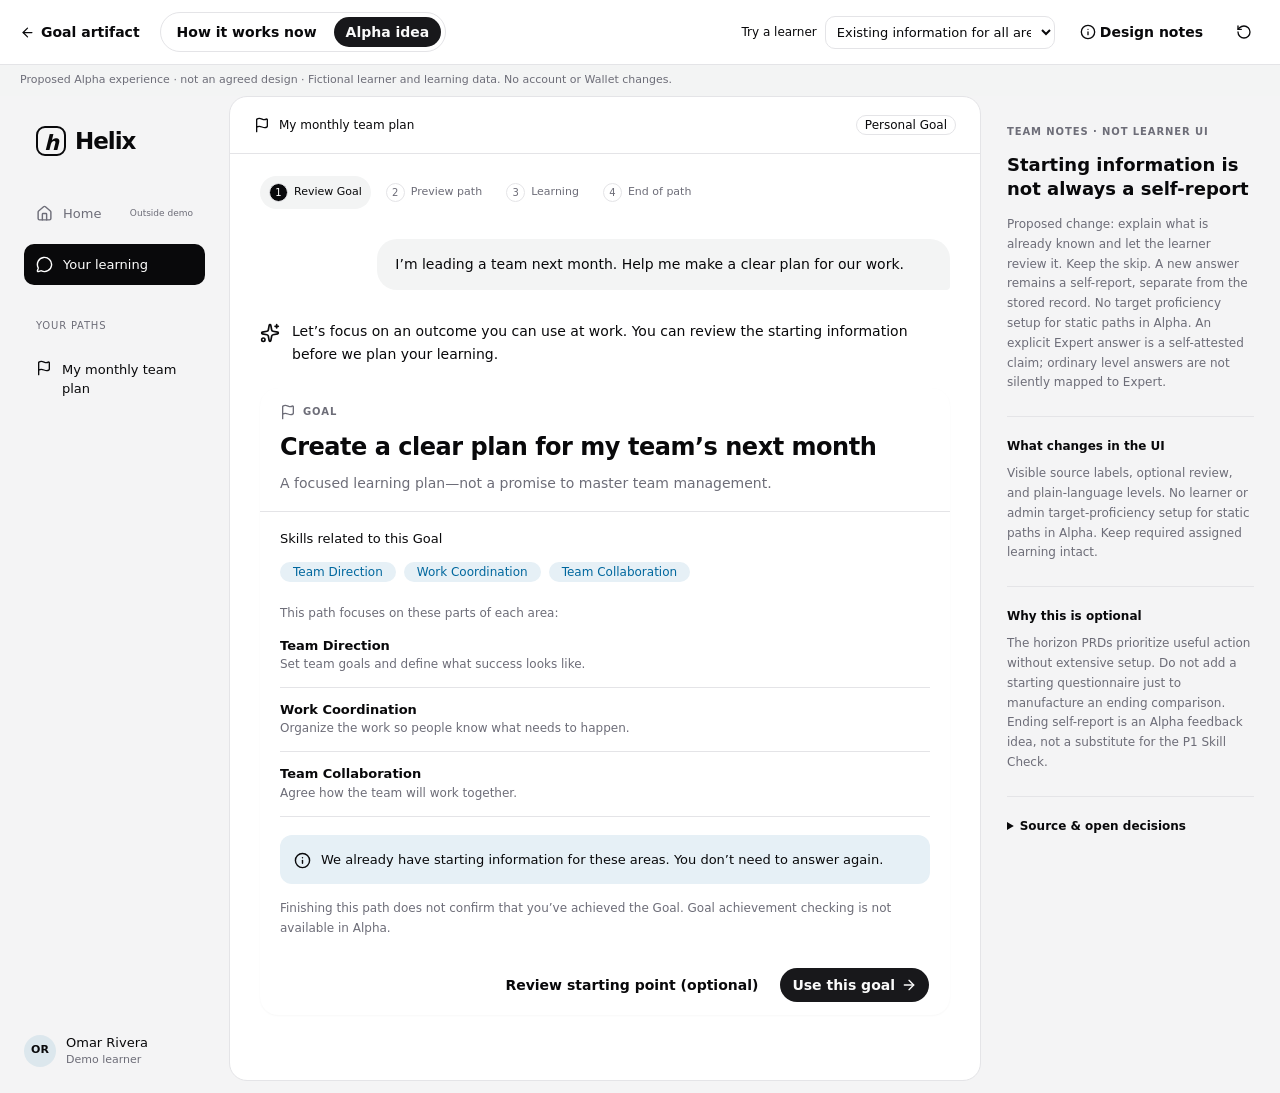
==== companion.html @ a940acd2 "Clarify optional footing and add Helix Alpha companion" ====
<!doctype html>
<html lang="en"><head><meta charset="utf-8"><meta name="viewport" content="width=device-width,initial-scale=1"><title>Goals in Helix — companion experience</title><meta name="description" content="A fixture-backed Helix companion: current Goal review and an Alpha reflection idea."><link rel="stylesheet" href="./companion.css"></head><body><div id="root"></div><noscript>This interactive companion needs JavaScript. <a href="./index.html">Read the Goal artifact</a>.</noscript><script defer src="./companion.js"></script></body></html>
---- companion.css ----
/*! tailwindcss v4.2.2 | MIT License | https://tailwindcss.com */
@layer properties{@supports (((-webkit-hyphens:none)) and (not (margin-trim:inline))) or ((-moz-orient:inline) and (not (color:rgb(from red r g b)))){*,:before,:after,::backdrop{--tw-divide-y-reverse:0;--tw-border-style:solid;--tw-leading:initial;--tw-font-weight:initial;--tw-shadow:0 0 #0000;--tw-shadow-color:initial;--tw-shadow-alpha:100%;--tw-inset-shadow:0 0 #0000;--tw-inset-shadow-color:initial;--tw-inset-shadow-alpha:100%;--tw-ring-color:initial;--tw-ring-shadow:0 0 #0000;--tw-inset-ring-color:initial;--tw-inset-ring-shadow:0 0 #0000;--tw-ring-inset:initial;--tw-ring-offset-width:0px;--tw-ring-offset-color:#fff;--tw-ring-offset-shadow:0 0 #0000;--tw-outline-style:solid;--tw-content:"";--tw-backdrop-blur:initial;--tw-backdrop-brightness:initial;--tw-backdrop-contrast:initial;--tw-backdrop-grayscale:initial;--tw-backdrop-hue-rotate:initial;--tw-backdrop-invert:initial;--tw-backdrop-opacity:initial;--tw-backdrop-saturate:initial;--tw-backdrop-sepia:initial;--tw-translate-x:0;--tw-translate-y:0;--tw-translate-z:0}}}@layer theme{:root,:host{--font-sans:"Geist", ui-sans-serif, system-ui, sans-serif;--font-mono:"Geist Mono", ui-monospace, sfmono-regular, menlo, monospace;--color-green-100:oklch(96.2% .044 156.743);--spacing:.25rem;--container-sm:24rem;--text-xs:.75rem;--text-xs--line-height:calc(1 / .75);--text-sm:.875rem;--text-sm--line-height:calc(1.25 / .875);--font-weight-normal:400;--font-weight-medium:500;--font-weight-semibold:600;--font-weight-bold:700;--leading-relaxed:1.625;--radius-3xl:calc(var(--radius) * 2.2);--radius-4xl:calc(var(--radius) * 2.6);--animate-spin:spin 1s linear infinite;--blur-2xl:40px;--default-transition-duration:.15s;--default-transition-timing-function:cubic-bezier(.4, 0, .2, 1);--default-font-family:"Geist", ui-sans-serif, system-ui, sans-serif;--default-mono-font-family:"Geist Mono", ui-monospace, sfmono-regular, menlo, monospace;--radius-button:var(--radius-4xl);--radius-input:var(--radius-4xl);--radius-popover:var(--radius-3xl);--radius-select-menu:var(--radius-3xl);--radius-toggle-group-joined:var(--radius-4xl)}}@layer base{*,:after,:before,::backdrop{box-sizing:border-box;border:0 solid;margin:0;padding:0}::file-selector-button{box-sizing:border-box;border:0 solid;margin:0;padding:0}html,:host{-webkit-text-size-adjust:100%;tab-size:4;line-height:1.5;font-family:var(--default-font-family,ui-sans-serif, system-ui, sans-serif, "Apple Color Emoji", "Segoe UI Emoji", "Segoe UI Symbol", "Noto Color Emoji");font-feature-settings:var(--default-font-feature-settings,normal);font-variation-settings:var(--default-font-variation-settings,normal);-webkit-tap-highlight-color:transparent}hr{height:0;color:inherit;border-top-width:1px}abbr:where([title]){-webkit-text-decoration:underline dotted;text-decoration:underline dotted}h1,h2,h3,h4,h5,h6{font-size:inherit;font-weight:inherit}a{color:inherit;-webkit-text-decoration:inherit;-webkit-text-decoration:inherit;-webkit-text-decoration:inherit;text-decoration:inherit}b,strong{font-weight:bolder}code,kbd,samp,pre{font-family:var(--default-mono-font-family,ui-monospace, SFMono-Regular, Menlo, Monaco, Consolas, "Liberation Mono", "Courier New", monospace);font-feature-settings:var(--default-mono-font-feature-settings,normal);font-variation-settings:var(--default-mono-font-variation-settings,normal);font-size:1em}small{font-size:80%}sub,sup{vertical-align:baseline;font-size:75%;line-height:0;position:relative}sub{bottom:-.25em}sup{top:-.5em}table{text-indent:0;border-color:inherit;border-collapse:collapse}:-moz-focusring{outline:auto}progress{vertical-align:baseline}summary{display:list-item}ol,ul,menu{list-style:none}img,svg,video,canvas,audio,iframe,embed,object{vertical-align:middle;display:block}img,video{max-width:100%;height:auto}button,input,select,optgroup,textarea{font:inherit;font-feature-settings:inherit;font-variation-settings:inherit;letter-spacing:inherit;color:inherit;opacity:1;background-color:#0000;border-radius:0}::file-selector-button{font:inherit;font-feature-settings:inherit;font-variation-settings:inherit;letter-spacing:inherit;color:inherit;opacity:1;background-color:#0000;border-radius:0}:where(select:is([multiple],[size])) optgroup{font-weight:bolder}:where(select:is([multiple],[size])) optgroup option{padding-inline-start:20px}::file-selector-button{margin-inline-end:4px}::placeholder{opacity:1}@supports (not ((-webkit-appearance:-apple-pay-button))) or (contain-intrinsic-size:1px){::placeholder{color:currentColor}@supports (color:color-mix(in lab, red, red)){::placeholder{color:color-mix(in oklab, currentcolor 50%, transparent)}}}textarea{resize:vertical}::-webkit-search-decoration{-webkit-appearance:none}::-webkit-date-and-time-value{min-height:1lh;text-align:inherit}::-webkit-datetime-edit{display:inline-flex}::-webkit-datetime-edit-fields-wrapper{padding:0}::-webkit-datetime-edit{padding-block:0}::-webkit-datetime-edit-year-field{padding-block:0}::-webkit-datetime-edit-month-field{padding-block:0}::-webkit-datetime-edit-day-field{padding-block:0}::-webkit-datetime-edit-hour-field{padding-block:0}::-webkit-datetime-edit-minute-field{padding-block:0}::-webkit-datetime-edit-second-field{padding-block:0}::-webkit-datetime-edit-millisecond-field{padding-block:0}::-webkit-datetime-edit-meridiem-field{padding-block:0}::-webkit-calendar-picker-indicator{line-height:1}:-moz-ui-invalid{box-shadow:none}button,input:where([type=button],[type=reset],[type=submit]){appearance:button}::file-selector-button{appearance:button}::-webkit-inner-spin-button{height:auto}::-webkit-outer-spin-button{height:auto}[hidden]:where(:not([hidden=until-found])){display:none!important}*{border-color:var(--border)}body{background:var(--muted);color:var(--foreground);font-family:var(--font-sans);-webkit-font-smoothing:antialiased;margin:0;font-size:14px}button,a,summary,select{cursor:pointer}button:disabled{cursor:default}a{text-underline-offset:3px}}@layer components{.type-display-xl{font-size:clamp(3.25rem, calc(3.25rem + 2.25 * var(--type-fluid)), 5.5rem);line-height:clamp(3.375rem, calc(3.375rem + 2.375 * var(--type-fluid)), 5.75rem);font-weight:var(--font-weight-bold)}.type-display-lg{font-size:clamp(3rem, calc(3rem + 1.75* var(--type-fluid)), 4.75rem);line-height:clamp(3.125rem, calc(3.125rem + 1.875 * var(--type-fluid)), 5rem);font-weight:var(--font-weight-bold)}.type-display-md{font-size:clamp(2.75rem, calc(2.75rem + 1.25 * var(--type-fluid)), 4rem);line-height:clamp(2.875rem, calc(2.875rem + 1.375 * var(--type-fluid)), 4.25rem);font-weight:var(--font-weight-bold)}.type-display-sm{font-size:clamp(2.25rem, calc(2.25rem + .75 * var(--type-fluid)), 3rem);line-height:clamp(2.5rem, calc(2.5rem + .75 * var(--type-fluid)), 3.25rem);font-weight:var(--font-weight-bold)}.type-display-xs{font-size:clamp(2rem, calc(2rem + .25 * var(--type-fluid)), 2.25rem);line-height:clamp(2.5rem, calc(2.5rem + .25 * var(--type-fluid)), 2.75rem);font-weight:var(--font-weight-bold)}.type-title-lg{font-size:clamp(1.75rem, calc(1.75rem + .125 * var(--type-fluid)), 1.875rem);line-height:clamp(2.125rem, calc(2.125rem + .125 * var(--type-fluid)), 2.25rem);font-weight:var(--font-weight-bold)}.type-title-md{font-size:1.5rem;line-height:2rem;font-weight:var(--font-weight-bold)}.type-title-sm{font-size:1.25rem;line-height:1.75rem;font-weight:var(--font-weight-bold)}.type-subtitle-md{font-size:1rem;line-height:1.5rem;font-weight:var(--font-weight-semibold)}.type-subtitle-sm{font-size:.875rem;line-height:1.25rem;font-weight:var(--font-weight-semibold)}.type-body-lg{font-size:1.25rem;line-height:2rem;font-weight:var(--font-weight-normal)}.type-body-md{font-size:1rem;line-height:1.5rem;font-weight:var(--font-weight-normal)}.type-body-sm{font-size:.875rem;line-height:1.25rem;font-weight:var(--font-weight-normal)}.type-body-xs{font-size:.75rem;line-height:1rem;font-weight:var(--font-weight-normal)}.type-code{font-family:var(--font-mono);font-size:.875rem;line-height:1.25rem;font-weight:var(--font-weight-normal)}}@layer utilities{.pointer-events-none{pointer-events:none}.invisible{visibility:hidden}.visible{visibility:visible}.sr-only{clip-path:inset(50%);white-space:nowrap;border-width:0;width:1px;height:1px;margin:-1px;padding:0;position:absolute;overflow:hidden}.absolute{position:absolute}.fixed{position:fixed}.relative{position:relative}.static{position:static}.inset-0{inset:calc(var(--spacing) * 0)}.start{inset-inline-start:var(--spacing)}.end{inset-inline-end:var(--spacing)}.container{width:100%}@media (min-width:40rem){.container{max-width:40rem}}@media (min-width:48rem){.container{max-width:48rem}}@media (min-width:64rem){.container{max-width:64rem}}@media (min-width:80rem){.container{max-width:80rem}}@media (min-width:96rem){.container{max-width:96rem}}.mbs-1{margin-block-start:calc(var(--spacing) * 1)}.mbs-4{margin-block-start:calc(var(--spacing) * 4)}.block{display:block}.flex{display:flex}.grid{display:grid}.inline{display:inline}.inline-flex{display:inline-flex}.table{display:table}.size-2\.5{width:calc(var(--spacing) * 2.5);height:calc(var(--spacing) * 2.5)}.size-3{width:calc(var(--spacing) * 3);height:calc(var(--spacing) * 3)}.size-4{width:calc(var(--spacing) * 4);height:calc(var(--spacing) * 4)}.h-4{height:calc(var(--spacing) * 4)}.h-auto{height:auto}.w-4{width:calc(var(--spacing) * 4)}.shrink-0{flex-shrink:0}.animate-none\!{animation:none!important}.animate-spin{animation:var(--animate-spin)}.cursor-pointer{cursor:pointer}.grid-cols-3{grid-template-columns:repeat(3,minmax(0,1fr))}.flex-wrap{flex-wrap:wrap}.items-center{align-items:center}.justify-between{justify-content:space-between}.justify-center{justify-content:center}.justify-end{justify-content:flex-end}.gap-1{gap:calc(var(--spacing) * 1)}.gap-1\.5{gap:calc(var(--spacing) * 1.5)}.gap-2{gap:calc(var(--spacing) * 2)}.gap-3{gap:calc(var(--spacing) * 3)}.gap-5{gap:calc(var(--spacing) * 5)}:where(.divide-y>:not(:last-child)){--tw-divide-y-reverse:0;border-bottom-style:var(--tw-border-style);border-top-style:var(--tw-border-style);border-top-width:calc(1px * var(--tw-divide-y-reverse));border-bottom-width:calc(1px * calc(1 - var(--tw-divide-y-reverse)))}.overflow-hidden{overflow:hidden}.rounded{border-radius:.25rem}.rounded-2xl{border-radius:calc(var(--radius) * 1.8)}.rounded-3xl{border-radius:calc(var(--radius) * 2.2)}.rounded-button{border-radius:var(--radius-button)}.rounded-input{border-radius:var(--radius-input)}.rounded-none{border-radius:0}.rounded-popover{border-radius:var(--radius-popover)}.rounded-select-menu{border-radius:var(--radius-select-menu)}.rounded-s-none{border-start-start-radius:0;border-end-start-radius:0}.rounded-s-toggle-group-joined{border-start-start-radius:var(--radius-toggle-group-joined);border-end-start-radius:var(--radius-toggle-group-joined)}.border{border-style:var(--tw-border-style);border-width:1px}.border-bs{border-block-start-style:var(--tw-border-style);border-block-start-width:1px}.border-be{border-block-end-style:var(--tw-border-style);border-block-end-width:1px}.border-t-0{border-top-style:var(--tw-border-style);border-top-width:0}.border-border{border-color:var(--border)}.border-ring{border-color:var(--ring)}.border-transparent{border-color:#0000}.bg-background{background-color:var(--background)}.bg-card{background-color:var(--card)}.bg-category-4-surface{background-color:var(--category-4-surface)}.bg-category-5-surface{background-color:var(--category-5-surface)}.bg-green-100{background-color:var(--color-green-100)}.bg-muted{background-color:var(--muted)}.bg-popover,.bg-popover\/70{background-color:var(--popover)}@supports (color:color-mix(in lab, red, red)){.bg-popover\/70{background-color:color-mix(in oklab, var(--popover) 70%, transparent)}}.bg-primary{background-color:var(--primary)}.bg-secondary{background-color:var(--secondary)}.bg-status-danger-surface{background-color:var(--status-danger-surface)}.bg-status-danger\/10{background-color:var(--status-danger)}@supports (color:color-mix(in lab, red, red)){.bg-status-danger\/10{background-color:color-mix(in oklab, var(--status-danger) 10%, transparent)}}.bg-status-info-surface{background-color:var(--status-info-surface)}.bg-status-success-surface{background-color:var(--status-success-surface)}.bg-status-warning-surface{background-color:var(--status-warning-surface)}.bg-surface{background-color:var(--surface)}.bg-clip-padding{background-clip:padding-box}.p-2{padding:calc(var(--spacing) * 2)}.p-4{padding:calc(var(--spacing) * 4)}.p-6{padding:calc(var(--spacing) * 6)}.px-1\.5{padding-inline:calc(var(--spacing) * 1.5)}.px-2{padding-inline:calc(var(--spacing) * 2)}.px-2\.5{padding-inline:calc(var(--spacing) * 2.5)}.px-3{padding-inline:calc(var(--spacing) * 3)}.px-4{padding-inline:calc(var(--spacing) * 4)}.px-5{padding-inline:calc(var(--spacing) * 5)}.py-0{padding-block:calc(var(--spacing) * 0)}.py-0\.5{padding-block:calc(var(--spacing) * .5)}.py-1{padding-block:calc(var(--spacing) * 1)}.py-3{padding-block:calc(var(--spacing) * 3)}.py-4{padding-block:calc(var(--spacing) * 4)}.font-mono{font-family:Geist Mono,ui-monospace,sfmono-regular,menlo,monospace}.text-sm{font-size:var(--text-sm);line-height:var(--tw-leading,var(--text-sm--line-height))}.text-xs{font-size:var(--text-xs);line-height:var(--tw-leading,var(--text-xs--line-height))}.leading-relaxed{--tw-leading:var(--leading-relaxed);line-height:var(--leading-relaxed)}.font-medium{--tw-font-weight:var(--font-weight-medium);font-weight:var(--font-weight-medium)}.whitespace-normal{white-space:normal}.whitespace-nowrap{white-space:nowrap}.text-category-4{color:var(--category-4)}.text-category-5{color:var(--category-5)}.text-foreground{color:var(--foreground)}.text-muted-foreground{color:var(--muted-foreground)}.text-primary{color:var(--primary)}.text-primary-foreground{color:var(--primary-foreground)}.text-secondary-foreground{color:var(--secondary-foreground)}.text-status-danger{color:var(--status-danger)}.text-status-info{color:var(--status-info)}.text-status-success{color:var(--status-success)}.text-status-warning{color:var(--status-warning)}.underline{text-decoration-line:underline}.underline-offset-4{text-underline-offset:4px}.shadow-xs{--tw-shadow:0 1px 2px 0 var(--tw-shadow-color,var(--ds-shadow-weak));box-shadow:var(--tw-inset-shadow), var(--tw-inset-ring-shadow), var(--tw-ring-offset-shadow), var(--tw-ring-shadow), var(--tw-shadow)}.ring{--tw-ring-shadow:var(--tw-ring-inset,) 0 0 0 calc(1px + var(--tw-ring-offset-width)) var(--tw-ring-color,currentcolor);box-shadow:var(--tw-inset-shadow), var(--tw-inset-ring-shadow), var(--tw-ring-offset-shadow), var(--tw-ring-shadow), var(--tw-shadow)}.ring-3{--tw-ring-shadow:var(--tw-ring-inset,) 0 0 0 calc(3px + var(--tw-ring-offset-width)) var(--tw-ring-color,currentcolor);box-shadow:var(--tw-inset-shadow), var(--tw-inset-ring-shadow), var(--tw-ring-offset-shadow), var(--tw-ring-shadow), var(--tw-shadow)}.ring-ring\/30{--tw-ring-color:var(--ring)}@supports (color:color-mix(in lab, red, red)){.ring-ring\/30{--tw-ring-color:color-mix(in oklab, var(--ring) 30%, transparent)}}.outline{outline-style:var(--tw-outline-style);outline-width:1px}.transition{transition-property:color,background-color,border-color,outline-color,text-decoration-color,fill,stroke,--tw-gradient-from,--tw-gradient-via,--tw-gradient-to,opacity,box-shadow,transform,translate,scale,rotate,filter,-webkit-backdrop-filter,backdrop-filter,display,content-visibility,overlay,pointer-events;transition-timing-function:var(--tw-ease,var(--default-transition-timing-function));transition-duration:var(--tw-duration,var(--default-transition-duration))}.transition-all{transition-property:all;transition-timing-function:var(--tw-ease,var(--default-transition-timing-function));transition-duration:var(--tw-duration,var(--default-transition-duration))}.outline-none{--tw-outline-style:none;outline-style:none}.select-none{-webkit-user-select:none;user-select:none}.block-4{block-size:calc(var(--spacing) * 4)}.block-5{block-size:calc(var(--spacing) * 5)}.block-6{block-size:calc(var(--spacing) * 6)}.block-8{block-size:calc(var(--spacing) * 8)}.block-9{block-size:calc(var(--spacing) * 9)}.block-10{block-size:calc(var(--spacing) * 10)}.inline-4{inline-size:calc(var(--spacing) * 4)}.inline-6{inline-size:calc(var(--spacing) * 6)}.inline-8{inline-size:calc(var(--spacing) * 8)}.inline-9{inline-size:calc(var(--spacing) * 9)}.inline-10{inline-size:calc(var(--spacing) * 10)}.inline-fit{inline-size:fit-content}.inline-full{inline-size:100%}.max-inline-sm{max-inline-size:var(--container-sm)}.before\:pointer-events-none:before{content:var(--tw-content);pointer-events:none}.before\:absolute:before{content:var(--tw-content);position:absolute}.before\:inset-0:before{content:var(--tw-content);inset:calc(var(--spacing) * 0)}.before\:-z-1:before{content:var(--tw-content);z-index:calc(1 * -1)}.before\:rounded-\[inherit\]:before{content:var(--tw-content);border-radius:inherit}.before\:backdrop-blur-2xl:before{content:var(--tw-content);--tw-backdrop-blur:blur(var(--blur-2xl));-webkit-backdrop-filter:var(--tw-backdrop-blur,) var(--tw-backdrop-brightness,) var(--tw-backdrop-contrast,) var(--tw-backdrop-grayscale,) var(--tw-backdrop-hue-rotate,) var(--tw-backdrop-invert,) var(--tw-backdrop-opacity,) var(--tw-backdrop-saturate,) var(--tw-backdrop-sepia,);backdrop-filter:var(--tw-backdrop-blur,) var(--tw-backdrop-brightness,) var(--tw-backdrop-contrast,) var(--tw-backdrop-grayscale,) var(--tw-backdrop-hue-rotate,) var(--tw-backdrop-invert,) var(--tw-backdrop-opacity,) var(--tw-backdrop-saturate,) var(--tw-backdrop-sepia,)}.before\:backdrop-saturate-150:before{content:var(--tw-content);--tw-backdrop-saturate:saturate(150%);-webkit-backdrop-filter:var(--tw-backdrop-blur,) var(--tw-backdrop-brightness,) var(--tw-backdrop-contrast,) var(--tw-backdrop-grayscale,) var(--tw-backdrop-hue-rotate,) var(--tw-backdrop-invert,) var(--tw-backdrop-opacity,) var(--tw-backdrop-saturate,) var(--tw-backdrop-sepia,);backdrop-filter:var(--tw-backdrop-blur,) var(--tw-backdrop-brightness,) var(--tw-backdrop-contrast,) var(--tw-backdrop-grayscale,) var(--tw-backdrop-hue-rotate,) var(--tw-backdrop-invert,) var(--tw-backdrop-opacity,) var(--tw-backdrop-saturate,) var(--tw-backdrop-sepia,)}@media (hover:hover){.hover\:bg-foreground\/5:is(:where([data-rac])[data-hovered],:where(:not([data-rac])):hover){background-color:var(--foreground)}@supports (color:color-mix(in lab, red, red)){.hover\:bg-foreground\/5:is(:where([data-rac])[data-hovered],:where(:not([data-rac])):hover){background-color:color-mix(in oklab, var(--foreground) 5%, transparent)}}.hover\:bg-muted:is(:where([data-rac])[data-hovered],:where(:not([data-rac])):hover){background-color:var(--muted)}.hover\:bg-primary\/80:is(:where([data-rac])[data-hovered],:where(:not([data-rac])):hover){background-color:var(--primary)}@supports (color:color-mix(in lab, red, red)){.hover\:bg-primary\/80:is(:where([data-rac])[data-hovered],:where(:not([data-rac])):hover){background-color:color-mix(in oklab, var(--primary) 80%, transparent)}}.hover\:bg-secondary\/80:is(:where([data-rac])[data-hovered],:where(:not([data-rac])):hover){background-color:var(--secondary)}@supports (color:color-mix(in lab, red, red)){.hover\:bg-secondary\/80:is(:where([data-rac])[data-hovered],:where(:not([data-rac])):hover){background-color:color-mix(in oklab, var(--secondary) 80%, transparent)}}.hover\:bg-status-danger\/20:is(:where([data-rac])[data-hovered],:where(:not([data-rac])):hover){background-color:var(--status-danger)}@supports (color:color-mix(in lab, red, red)){.hover\:bg-status-danger\/20:is(:where([data-rac])[data-hovered],:where(:not([data-rac])):hover){background-color:color-mix(in oklab, var(--status-danger) 20%, transparent)}}.hover\:text-foreground:is(:where([data-rac])[data-hovered],:where(:not([data-rac])):hover){color:var(--foreground)}.hover\:underline:is(:where([data-rac])[data-hovered],:where(:not([data-rac])):hover){text-decoration-line:underline}}.disabled\:pointer-events-none:is(:where([data-rac])[data-disabled],:where(:not([data-rac])):disabled){pointer-events:none}.disabled\:opacity-50:is(:where([data-rac])[data-disabled],:where(:not([data-rac])):disabled){opacity:.5}.has-data-\[icon\=inline-end\]\:pe-1:has([data-icon=inline-end]){padding-inline-end:calc(var(--spacing) * 1)}.has-data-\[icon\=inline-end\]\:pe-1\.5:has([data-icon=inline-end]){padding-inline-end:calc(var(--spacing) * 1.5)}.has-data-\[icon\=inline-end\]\:pe-2:has([data-icon=inline-end]){padding-inline-end:calc(var(--spacing) * 2)}.has-data-\[icon\=inline-end\]\:pe-2\.5:has([data-icon=inline-end]){padding-inline-end:calc(var(--spacing) * 2.5)}.has-data-\[icon\=inline-end\]\:pe-3:has([data-icon=inline-end]){padding-inline-end:calc(var(--spacing) * 3)}.has-data-\[icon\=inline-start\]\:ps-1:has([data-icon=inline-start]){padding-inline-start:calc(var(--spacing) * 1)}.has-data-\[icon\=inline-start\]\:ps-1\.5:has([data-icon=inline-start]){padding-inline-start:calc(var(--spacing) * 1.5)}.has-data-\[icon\=inline-start\]\:ps-2:has([data-icon=inline-start]){padding-inline-start:calc(var(--spacing) * 2)}.has-data-\[icon\=inline-start\]\:ps-2\.5:has([data-icon=inline-start]){padding-inline-start:calc(var(--spacing) * 2.5)}.has-data-\[icon\=inline-start\]\:ps-3:has([data-icon=inline-start]){padding-inline-start:calc(var(--spacing) * 3)}.aria-expanded\:bg-foreground\/10[aria-expanded=true]{background-color:var(--foreground)}@supports (color:color-mix(in lab, red, red)){.aria-expanded\:bg-foreground\/10[aria-expanded=true]{background-color:color-mix(in oklab, var(--foreground) 10%, transparent)}}.aria-expanded\:bg-secondary[aria-expanded=true]{background-color:var(--secondary)}.aria-expanded\:text-foreground[aria-expanded=true]{color:var(--foreground)}.aria-expanded\:text-secondary-foreground[aria-expanded=true]{color:var(--secondary-foreground)}.aria-invalid\:border-status-danger[aria-invalid=true]{border-color:var(--status-danger)}.aria-invalid\:ring-3[aria-invalid=true]{--tw-ring-shadow:var(--tw-ring-inset,) 0 0 0 calc(3px + var(--tw-ring-offset-width)) var(--tw-ring-color,currentcolor);box-shadow:var(--tw-inset-shadow), var(--tw-inset-ring-shadow), var(--tw-ring-offset-shadow), var(--tw-ring-shadow), var(--tw-shadow)}.aria-invalid\:ring-status-danger\/20[aria-invalid=true]{--tw-ring-color:var(--status-danger)}@supports (color:color-mix(in lab, red, red)){.aria-invalid\:ring-status-danger\/20[aria-invalid=true]{--tw-ring-color:color-mix(in oklab, var(--status-danger) 20%, transparent)}}:is(.\*\*\:data-\[slot\$\=-item\]\:focus\:bg-foreground\/10 *)[data-slot$=-item]:is(:where([data-rac])[data-focused],:where(:not([data-rac])):focus){background-color:var(--foreground)}@supports (color:color-mix(in lab, red, red)){:is(.\*\*\:data-\[slot\$\=-item\]\:focus\:bg-foreground\/10 *)[data-slot$=-item]:is(:where([data-rac])[data-focused],:where(:not([data-rac])):focus){background-color:color-mix(in oklab, var(--foreground) 10%, transparent)}}:is(.\*\*\:data-\[slot\$\=-item\]\:data-highlighted\:bg-foreground\/10 *)[data-slot$=-item][data-highlighted]{background-color:var(--foreground)}@supports (color:color-mix(in lab, red, red)){:is(.\*\*\:data-\[slot\$\=-item\]\:data-highlighted\:bg-foreground\/10 *)[data-slot$=-item][data-highlighted]{background-color:color-mix(in oklab, var(--foreground) 10%, transparent)}}:is(.\*\*\:data-\[slot\$\=-separator\]\:bg-foreground\/5 *)[data-slot$=-separator]{background-color:var(--foreground)}@supports (color:color-mix(in lab, red, red)){:is(.\*\*\:data-\[slot\$\=-separator\]\:bg-foreground\/5 *)[data-slot$=-separator]{background-color:color-mix(in oklab, var(--foreground) 5%, transparent)}}:is(.\*\*\:data-\[slot\$\=-trigger\]\:focus\:bg-foreground\/10 *)[data-slot$=-trigger]:is(:where([data-rac])[data-focused],:where(:not([data-rac])):focus){background-color:var(--foreground)}@supports (color:color-mix(in lab, red, red)){:is(.\*\*\:data-\[slot\$\=-trigger\]\:focus\:bg-foreground\/10 *)[data-slot$=-trigger]:is(:where([data-rac])[data-focused],:where(:not([data-rac])):focus){background-color:color-mix(in oklab, var(--foreground) 10%, transparent)}}:is(.\*\*\:data-\[slot\$\=-trigger\]\:aria-expanded\:bg-foreground\/10\! *)[data-slot$=-trigger][aria-expanded=true]{background-color:var(--foreground)!important}@supports (color:color-mix(in lab, red, red)){:is(.\*\*\:data-\[slot\$\=-trigger\]\:aria-expanded\:bg-foreground\/10\! *)[data-slot$=-trigger][aria-expanded=true]{background-color:color-mix(in oklab, var(--foreground) 10%, transparent)!important}}:is(:is(.\*\*\:data-\[variant\=destructive\]\:\*\*\:text-accent-foreground\! *)[data-variant=destructive] *),:is(.\*\*\:data-\[variant\=destructive\]\:text-accent-foreground\! *)[data-variant=destructive]{color:var(--accent-foreground)!important}:is(.\*\*\:data-\[variant\=destructive\]\:focus\:bg-foreground\/10\! *)[data-variant=destructive]:is(:where([data-rac])[data-focused],:where(:not([data-rac])):focus){background-color:var(--foreground)!important}@supports (color:color-mix(in lab, red, red)){:is(.\*\*\:data-\[variant\=destructive\]\:focus\:bg-foreground\/10\! *)[data-variant=destructive]:is(:where([data-rac])[data-focused],:where(:not([data-rac])):focus){background-color:color-mix(in oklab, var(--foreground) 10%, transparent)!important}}.dark\:bg-status-danger\/20:is(.dark *){background-color:var(--status-danger)}@supports (color:color-mix(in lab, red, red)){.dark\:bg-status-danger\/20:is(.dark *){background-color:color-mix(in oklab, var(--status-danger) 20%, transparent)}}.dark\:bg-transparent:is(.dark *){background-color:#0000}@media (hover:hover){.dark\:hover\:bg-status-danger\/30:is(.dark *):is(:where([data-rac])[data-hovered],:where(:not([data-rac])):hover){background-color:var(--status-danger)}@supports (color:color-mix(in lab, red, red)){.dark\:hover\:bg-status-danger\/30:is(.dark *):is(:where([data-rac])[data-hovered],:where(:not([data-rac])):hover){background-color:color-mix(in oklab, var(--status-danger) 30%, transparent)}}}.dark\:aria-invalid\:border-status-danger\/50:is(.dark *)[aria-invalid=true]{border-color:var(--status-danger)}@supports (color:color-mix(in lab, red, red)){.dark\:aria-invalid\:border-status-danger\/50:is(.dark *)[aria-invalid=true]{border-color:color-mix(in oklab, var(--status-danger) 50%, transparent)}}.dark\:aria-invalid\:ring-status-danger\/40:is(.dark *)[aria-invalid=true]{--tw-ring-color:var(--status-danger)}@supports (color:color-mix(in lab, red, red)){.dark\:aria-invalid\:ring-status-danger\/40:is(.dark *)[aria-invalid=true]{--tw-ring-color:color-mix(in oklab, var(--status-danger) 40%, transparent)}}@media (forced-colors:active){.forced-colors\:outline{outline-style:var(--tw-outline-style);outline-width:1px}.forced-colors\:outline-\[Highlight\]{outline-color:highlight}}.pressed\:not-aria-\[haspopup\]\:translate-y-px[data-pressed]:not([aria-haspopup]){--tw-translate-y:1px;translate:var(--tw-translate-x) var(--tw-translate-y)}.\[\&_svg\]\:pointer-events-none svg{pointer-events:none}.\[\&_svg\]\:shrink-0 svg{flex-shrink:0}.\[\&_svg\:not\(\[class\*\=\'size-\'\]\)\]\:block-3 svg:not([class*=size-]){block-size:calc(var(--spacing) * 3)}.\[\&_svg\:not\(\[class\*\=\'size-\'\]\)\]\:block-4 svg:not([class*=size-]){block-size:calc(var(--spacing) * 4)}.\[\&_svg\:not\(\[class\*\=\'size-\'\]\)\]\:inline-3 svg:not([class*=size-]){inline-size:calc(var(--spacing) * 3)}.\[\&_svg\:not\(\[class\*\=\'size-\'\]\)\]\:inline-4 svg:not([class*=size-]){inline-size:calc(var(--spacing) * 4)}.\[\&\>svg\]\:pointer-events-none>svg{pointer-events:none}.\[\&\>svg\]\:block-3\!>svg{block-size:calc(var(--spacing) * 3)!important}.\[\&\>svg\]\:inline-3\!>svg{inline-size:calc(var(--spacing) * 3)!important}}:root{--radius:.625rem;--type-fluid:calc((100vi - 22.5rem) / 73.5);--ds-shadow-weak:oklch(0% 0 0/.03);--ds-shadow-base:oklch(0% 0 0/.06);--ds-shadow-strong:oklch(0% 0 0/.15);--background:oklch(100% 0 0);--foreground:oklch(14.1% .005 285.823);--card:var(--background);--card-foreground:oklch(14.1% .005 285.823);--surface:var(--foreground)}@supports (color:color-mix(in lab, red, red)){:root{--surface:color-mix(in oklch, var(--foreground) 4%, oklch(from var(--background) l c 285.823deg))}}:root{--popover:oklch(100% 0 0);--popover-foreground:oklch(14.1% .005 285.823);--primary:oklch(21% .006 285.885);--primary-foreground:oklch(98.5% 0 0);--secondary:oklch(96.7% .001 286.375);--secondary-foreground:oklch(21% .006 285.885);--muted:oklch(96.7% .001 286.375);--muted-foreground:oklch(53.9% .016 285.938);--accent:oklch(96.7% .001 286.375);--accent-foreground:oklch(21% .006 285.885);--status-danger:oklch(49% .245 27.325);--status-danger-foreground:oklch(98.5% 0 0);--status-danger-surface:var(--status-danger)}@supports (color:color-mix(in lab, red, red)){:root{--status-danger-surface:color-mix(in oklch, var(--status-danger) 10%, oklch(from var(--background) l c 27.325deg))}}:root{--status-success:oklch(46.5% .165 156);--status-success-foreground:oklch(98.5% 0 0);--status-success-surface:var(--status-success)}@supports (color:color-mix(in lab, red, red)){:root{--status-success-surface:color-mix(in oklch, var(--status-success) 10%, oklch(from var(--background) l c 156deg))}}:root{--status-warning:oklch(50.1% .155 75);--status-warning-foreground:oklch(20% .05 75);--status-warning-surface:var(--status-warning)}@supports (color:color-mix(in lab, red, red)){:root{--status-warning-surface:color-mix(in oklch, var(--status-warning) 10%, oklch(from var(--background) l c 75deg))}}:root{--status-info:oklch(48.2% .135 235);--status-info-foreground:oklch(98.5% 0 0);--status-info-surface:var(--status-info)}@supports (color:color-mix(in lab, red, red)){:root{--status-info-surface:color-mix(in oklch, var(--status-info) 10%, oklch(from var(--background) l c 235deg))}}:root{--border:oklch(92% .004 286.32);--input:oklch(92% .004 286.32);--input-subtle:oklch(96% .003 286.32);--ring:oklch(63.8% .015 286.067);--avatar-border:oklch(20% .005 286/.25);--sidebar:oklch(98.5% 0 0);--sidebar-foreground:oklch(14.1% .005 285.823);--sidebar-primary:oklch(21% .006 285.885);--sidebar-primary-foreground:oklch(98.5% 0 0);--sidebar-accent:oklch(96.7% .001 286.375);--sidebar-accent-foreground:oklch(21% .006 285.885);--sidebar-border:oklch(92% .004 286.32);--sidebar-ring:oklch(70.5% .015 286.067);--chart-1:oklch(87.1% .006 286.286);--chart-2:oklch(55.2% .016 285.938);--chart-3:oklch(44.2% .017 285.786);--chart-4:oklch(37% .013 285.805);--chart-5:oklch(27.4% .006 286.033);--chart-6:oklch(21% .006 286.033);--category-1:oklch(49.49% .1801 257.6);--category-2:oklch(55.6% .2065 23.24);--category-3:oklch(51.64% .1469 146.57);--category-4:oklch(50.82% .1562 41.03);--category-5:oklch(50.15% .1883 294.99);--category-1-surface:var(--category-1)}@supports (color:color-mix(in lab, red, red)){:root{--category-1-surface:color-mix(in oklch, var(--category-1) 10%, oklch(from var(--background) l c 257.6deg))}}:root{--category-2-surface:var(--category-2)}@supports (color:color-mix(in lab, red, red)){:root{--category-2-surface:color-mix(in oklch, var(--category-2) 10%, oklch(from var(--background) l c 23.24deg))}}:root{--category-3-surface:var(--category-3)}@supports (color:color-mix(in lab, red, red)){:root{--category-3-surface:color-mix(in oklch, var(--category-3) 10%, oklch(from var(--background) l c 146.57deg))}}:root{--category-4-surface:var(--category-4)}@supports (color:color-mix(in lab, red, red)){:root{--category-4-surface:color-mix(in oklch, var(--category-4) 10%, oklch(from var(--background) l c 41.03deg))}}:root{--category-5-surface:var(--category-5)}@supports (color:color-mix(in lab, red, red)){:root{--category-5-surface:color-mix(in oklch, var(--category-5) 10%, oklch(from var(--background) l c 294.99deg))}}.dark{--ds-shadow-weak:oklch(0% 0 0/.09);--ds-shadow-base:oklch(0% 0 0/.18);--ds-shadow-strong:oklch(0% 0 0/.45);--background:oklch(14.1% .005 285.823);--foreground:oklch(98.5% 0 0);--card:oklch(21% .006 285.885);--card-foreground:oklch(98.5% 0 0);--surface:var(--foreground)}@supports (color:color-mix(in lab, red, red)){.dark{--surface:color-mix(in oklch, var(--foreground) 15%, oklch(from var(--background) l c 285.823deg))}}.dark{--popover:oklch(21% .006 285.885);--popover-foreground:oklch(98.5% 0 0);--primary:oklch(92% .004 286.32);--primary-foreground:oklch(21% .006 285.885);--secondary:oklch(27.4% .006 286.033);--secondary-foreground:oklch(98.5% 0 0);--muted:oklch(27.4% .006 286.033);--muted-foreground:oklch(70.5% .015 286.067);--accent:oklch(27.4% .006 286.033);--accent-foreground:oklch(98.5% 0 0);--status-danger:oklch(70.4% .191 22.216);--status-danger-foreground:oklch(98.5% 0 0);--status-danger-surface:var(--status-danger)}@supports (color:color-mix(in lab, red, red)){.dark{--status-danger-surface:color-mix(in oklch, var(--status-danger) 20%, oklch(from var(--background) l c 22.216deg))}}.dark{--status-success:oklch(72% .18 156);--status-success-foreground:oklch(20% .04 156);--status-success-surface:var(--status-success)}@supports (color:color-mix(in lab, red, red)){.dark{--status-success-surface:color-mix(in oklch, var(--status-success) 20%, oklch(from var(--background) l c 156deg))}}.dark{--status-warning:oklch(80% .15 75);--status-warning-foreground:oklch(20% .05 75);--status-warning-surface:var(--status-warning)}@supports (color:color-mix(in lab, red, red)){.dark{--status-warning-surface:color-mix(in oklch, var(--status-warning) 20%, oklch(from var(--background) l c 75deg))}}.dark{--status-info:oklch(74% .135 235);--status-info-foreground:oklch(20% .04 235);--status-info-surface:var(--status-info)}@supports (color:color-mix(in lab, red, red)){.dark{--status-info-surface:color-mix(in oklch, var(--status-info) 20%, oklch(from var(--background) l c 235deg))}}.dark{--border:oklch(100% 0 0/.2);--input:oklch(100% 0 0/.15);--input-subtle:oklch(30% .006 285.885);--ring:oklch(55.2% .016 285.938);--avatar-border:oklch(100% 0 0/.9);--sidebar:oklch(21% .006 285.885);--sidebar-foreground:oklch(98.5% 0 0);--sidebar-primary:oklch(48.8% .243 264.376);--sidebar-primary-foreground:oklch(98.5% 0 0);--sidebar-accent:oklch(27.4% .006 286.033);--sidebar-accent-foreground:oklch(98.5% 0 0);--sidebar-border:oklch(100% 0 0/.1);--sidebar-ring:oklch(55.2% .016 285.938);--chart-1:oklch(87.1% .006 286.286);--chart-2:oklch(55.2% .016 285.938);--chart-3:oklch(44.2% .017 285.786);--chart-4:oklch(37% .013 285.805);--chart-5:oklch(27.4% .006 286.033);--chart-6:oklch(21% .006 286.033);--category-1:oklch(81% .092 199.9);--category-2:oklch(73.9% .159 26.2);--category-3:oklch(81% .087 162.2);--category-4:oklch(81.2% .142 76.7);--category-5:oklch(78.9% .141 308.6);--category-1-surface:var(--category-1)}@supports (color:color-mix(in lab, red, red)){.dark{--category-1-surface:color-mix(in oklch, var(--category-1) 20%, oklch(from var(--background) l c 199.9deg))}}.dark{--category-2-surface:var(--category-2)}@supports (color:color-mix(in lab, red, red)){.dark{--category-2-surface:color-mix(in oklch, var(--category-2) 20%, oklch(from var(--background) l c 26.2deg))}}.dark{--category-3-surface:var(--category-3)}@supports (color:color-mix(in lab, red, red)){.dark{--category-3-surface:color-mix(in oklch, var(--category-3) 20%, oklch(from var(--background) l c 162.2deg))}}.dark{--category-4-surface:var(--category-4)}@supports (color:color-mix(in lab, red, red)){.dark{--category-4-surface:color-mix(in oklch, var(--category-4) 20%, oklch(from var(--background) l c 76.7deg))}}.dark{--category-5-surface:var(--category-5)}@supports (color:color-mix(in lab, red, red)){.dark{--category-5-surface:color-mix(in oklch, var(--category-5) 20%, oklch(from var(--background) l c 308.6deg))}}.demo-bar{border-bottom:1px solid var(--border);background:#fff;flex-wrap:wrap;align-items:center;gap:12px;padding:12px 20px;display:flex}.back-link{align-items:center;gap:6px;margin-right:8px;font-weight:600;display:flex}.version-switch{border:1px solid var(--border);border-radius:99px;gap:3px;padding:3px;display:flex}.scenario-label{align-items:center;gap:8px;margin-left:auto;font-size:12px;display:flex}select{border:1px solid var(--border);background:var(--background);width:100%;max-width:100%;color:var(--foreground);border-radius:10px;padding:10px;font-size:13px}.scenario-label select{width:230px;padding:7px}.demo-caption{color:var(--muted-foreground);background:var(--surface);padding:7px 20px;font-size:11px}.workspace{gap:12px;min-height:calc(100dvh - 104px);padding:0 12px 12px;display:flex}.sidebar{flex-direction:column;flex-shrink:0;gap:9px;width:205px;padding:28px 12px 12px;display:flex}.brand{letter-spacing:-1px;align-items:center;gap:9px;margin-bottom:26px;padding:0 12px;font-size:23px;font-weight:650;display:flex}.brand-mark{border:2px solid;border-radius:9px;place-items:center;width:30px;height:30px;font-size:21px;font-style:italic;font-weight:700;display:grid}.nav-item{border-radius:10px;align-items:center;gap:10px;padding:11px 12px;font-size:13px;display:flex}.nav-item small{margin-left:auto;font-size:9px}.nav-item.active{background:var(--foreground);color:var(--background)}.nav-caption{color:var(--muted-foreground);letter-spacing:.08em;margin:24px 12px 6px;font-size:10px}.path-nav{text-align:left;border-radius:10px;align-items:flex-start;gap:10px;padding:10px 12px;font-size:13px;display:flex}.path-nav:hover{background:var(--surface)}.path-nav svg{flex-shrink:0}.user{align-items:center;gap:10px;margin-top:auto;padding-top:80px;font-size:13px;display:flex}.user small{color:var(--muted-foreground);font-size:11px;display:block}.avatar{background:#dce7ed;border-radius:50%;place-items:center;width:32px;height:32px;font-size:11px;font-weight:600;display:grid}.surface{border:1px solid var(--border);background:var(--background);border-radius:18px;flex:1;min-width:0;overflow:hidden}.flow-header{border-bottom:1px solid var(--border);justify-content:space-between;align-items:center;gap:10px;padding:18px 24px;font-size:12px;display:flex}.flow-header>span:first-child{align-items:center;gap:9px;display:flex}.stage{padding:22px 30px 65px}.journey{flex-wrap:wrap;gap:6px;max-width:720px;margin:auto;padding-bottom:25px;display:flex}.journey button{color:var(--muted-foreground);border-radius:99px;align-items:center;gap:6px;padding:7px 9px;font-size:11px;display:flex}.journey button span{border:1px solid var(--border);border-radius:50%;place-items:center;width:19px;height:19px;font-size:10px;display:grid}.journey .selected{background:var(--surface);color:var(--foreground)}.journey .selected span{background:var(--foreground);color:var(--background)}.scene-content{max-width:720px;margin:auto}.user-message{background:var(--surface);border-radius:20px 20px 4px;max-width:83%;margin:5px 0 30px auto;padding:14px 18px;line-height:1.65}.assistant-intro{gap:12px;margin-bottom:22px;line-height:1.7;display:flex}.assistant-intro svg{flex-shrink:0;margin-top:3px}.eyebrow{letter-spacing:.09em;color:var(--muted-foreground);align-items:center;gap:7px;margin-bottom:12px;font-size:10px;font-weight:650;display:flex}h1{letter-spacing:-.025em;max-width:640px;font-size:30px;font-weight:550;line-height:1.23}h1:focus{outline:none}.goal-heading{letter-spacing:-.02em;margin-bottom:10px;font-size:24px;font-weight:550;line-height:1.25}h2{font-size:15px;font-weight:600;line-height:1.4}p{line-height:1.65}.muted,.quiet{color:var(--muted-foreground)}.quiet{margin-top:15px;font-size:12px}.intro{color:var(--muted-foreground);margin:13px 0 23px;font-size:15px}.section-label{margin-bottom:12px;font-size:13px}.chips{flex-wrap:wrap;gap:8px;margin:12px 0;display:flex}.scope-caption{color:var(--muted-foreground);margin-top:22px;font-size:12px}.scope-row{border-bottom:1px solid var(--border);padding:12px 0;font-size:13px}.scope-row p{color:var(--muted-foreground);font-size:12px}.target-summary{background:var(--surface);border-radius:12px;margin-top:18px;padding:14px;font-size:12px}.target-summary p+p{margin-top:9px}.target-summary small{color:var(--muted-foreground);font-size:11px;display:block}.info-box{background:var(--status-info-surface);border-radius:12px;gap:10px;margin-top:18px;padding:14px;font-size:13px;display:flex}.info-box svg{flex-shrink:0;margin-top:3px}.saved-note{color:var(--status-info);align-items:center;gap:6px;margin-top:14px;font-size:12px;display:flex}.skill-block{border-bottom:1px solid var(--border);padding:18px 0}.skill-block:first-child{padding-top:0}.skill-block:last-child{border-bottom:none}.skill-block>p{margin-top:5px;font-size:12px}.source-record{border-left:2px solid var(--status-info);background:var(--surface);margin:14px 0;padding:8px 12px;font-size:11px}.source-record strong{font-size:14px}.source-record p{color:var(--muted-foreground)}.level-label{margin-top:15px;font-size:12px;font-weight:550;display:block}.level-label select{margin-top:6px;font-weight:400;display:block}.target-label svg{margin-right:5px;display:inline}.advanced-intent{background:var(--surface);border-radius:12px;margin-top:12px;padding:12px}.advanced-intent p{margin-bottom:10px;font-size:12px}.advanced-intent small{color:var(--muted-foreground);margin-top:8px;font-size:11px;display:block}.plan-item{border-bottom:1px solid var(--border);gap:15px;padding:20px 0;display:flex}.plan-item:last-child{border-bottom:0}.item-number{background:var(--surface);border-radius:50%;flex-shrink:0;place-items:center;width:29px;height:29px;font-size:12px;display:grid}.plan-item p{color:var(--muted-foreground);margin-top:8px;font-size:13px}.plan-item small{color:var(--muted-foreground);margin-top:8px;font-size:11px;display:block}.lesson-top{color:var(--muted-foreground);letter-spacing:.04em;align-items:center;gap:8px;margin-bottom:20px;font-size:11px;display:flex}.lesson-placeholder{background:var(--surface);text-align:center;border-radius:12px;flex-direction:column;justify-content:center;align-items:center;gap:14px;min-height:240px;margin-bottom:18px;padding:30px;display:flex}.lesson-placeholder p{color:var(--muted-foreground);max-width:340px;font-size:13px}.demo-action{border-top:1px dashed var(--border);justify-content:space-between;align-items:center;gap:12px;margin-top:24px;padding-top:20px;display:flex}.demo-action>span{color:var(--muted-foreground);font-size:11px}.ending-status{gap:14px;font-size:13px;display:grid}.ending-status>span{align-items:center;gap:9px;display:flex}.coming-soon{background:var(--surface);border-radius:12px;margin-top:23px;padding:20px}.coming-soon h2{margin:12px 0 6px}.coming-soon p{color:var(--muted-foreground);font-size:13px}.evidence{border:1px solid var(--border);border-radius:12px;margin-top:18px;padding:18px}.evidence strong{margin:10px 0;font-size:14px;display:block}.evidence p{color:var(--muted-foreground);font-size:12px}.reflection-row{border-bottom:1px solid var(--border);padding:18px 0}.reflection-row:last-child{border:0}.reflection-row h2{margin-bottom:12px}.reflection-row>strong{font-size:13px}.reflection-row p{color:var(--muted-foreground);margin-top:10px;font-size:12px}.answer-pair{grid-template-columns:1fr 1fr;gap:12px;display:grid}.answer-pair>div{background:var(--surface);border-radius:10px;padding:12px}.answer-pair small{color:var(--muted-foreground);margin-bottom:5px;font-size:9px;display:block}.answer-pair strong{font-size:14px}.design-notes{flex-shrink:0;width:275px;padding:28px 14px;font-size:12px}.design-notes h2{margin:14px 0;font-size:18px;font-weight:550;line-height:1.35}.design-notes p{color:var(--muted-foreground);margin:9px 0}.design-notes small{color:var(--muted-foreground);font-size:10px}.note-rule{border-top:1px solid var(--border);margin-top:23px;padding-top:20px}.note-rule h3{font-weight:600}.checkbox-label{align-items:flex-start;gap:8px;display:flex}.checkbox-label input{margin-top:3px}.design-notes details{border-top:1px solid var(--border);margin-top:23px;padding-top:20px}.design-notes summary{font-weight:600}.design-notes a{text-decoration:underline}@media (min-width:1200px){.surface{max-width:1150px}.workspace{justify-content:center}}@media (max-width:1150px){.sidebar{width:175px;padding-left:0;padding-right:0}.design-notes{width:240px}.stage{padding:20px 20px 45px}.demo-bar{gap:8px}.scenario-label{margin-left:0}}@media (max-width:900px){.workspace{flex-wrap:wrap}.sidebar{display:none}.surface{width:100%}.design-notes{width:100%;padding:20px}.stage{padding:18px 16px 35px}.demo-bar{padding:10px 12px}.demo-caption{padding:7px 12px}.flow-header{padding:14px 16px}.user-message{max-width:95%}.journey{gap:0}.journey button{padding:6px;font-size:10px}.journey button span{width:17px;height:17px}.goal-heading{font-size:22px}h1{font-size:26px}.scenario-label{justify-content:space-between;width:100%}.scenario-label select{width:65%}.demo-action{flex-direction:column;align-items:flex-start}.workspace{padding:0 8px 8px}.design-notes{padding:20px 12px}}@media (prefers-reduced-motion:reduce){*{scroll-behavior:auto!important;transition:none!important;animation:none!important}}@property --tw-divide-y-reverse{syntax:"*";inherits:false;initial-value:0}@property --tw-border-style{syntax:"*";inherits:false;initial-value:solid}@property --tw-leading{syntax:"*";inherits:false}@property --tw-font-weight{syntax:"*";inherits:false}@property --tw-shadow{syntax:"*";inherits:false;initial-value:0 0 #0000}@property --tw-shadow-color{syntax:"*";inherits:false}@property --tw-shadow-alpha{syntax:"<percentage>";inherits:false;initial-value:100%}@property --tw-inset-shadow{syntax:"*";inherits:false;initial-value:0 0 #0000}@property --tw-inset-shadow-color{syntax:"*";inherits:false}@property --tw-inset-shadow-alpha{syntax:"<percentage>";inherits:false;initial-value:100%}@property --tw-ring-color{syntax:"*";inherits:false}@property --tw-ring-shadow{syntax:"*";inherits:false;initial-value:0 0 #0000}@property --tw-inset-ring-color{syntax:"*";inherits:false}@property --tw-inset-ring-shadow{syntax:"*";inherits:false;initial-value:0 0 #0000}@property --tw-ring-inset{syntax:"*";inherits:false}@property --tw-ring-offset-width{syntax:"<length>";inherits:false;initial-value:0}@property --tw-ring-offset-color{syntax:"*";inherits:false;initial-value:#fff}@property --tw-ring-offset-shadow{syntax:"*";inherits:false;initial-value:0 0 #0000}@property --tw-outline-style{syntax:"*";inherits:false;initial-value:solid}@property --tw-content{syntax:"*";inherits:false;initial-value:""}@property --tw-backdrop-blur{syntax:"*";inherits:false}@property --tw-backdrop-brightness{syntax:"*";inherits:false}@property --tw-backdrop-contrast{syntax:"*";inherits:false}@property --tw-backdrop-grayscale{syntax:"*";inherits:false}@property --tw-backdrop-hue-rotate{syntax:"*";inherits:false}@property --tw-backdrop-invert{syntax:"*";inherits:false}@property --tw-backdrop-opacity{syntax:"*";inherits:false}@property --tw-backdrop-saturate{syntax:"*";inherits:false}@property --tw-backdrop-sepia{syntax:"*";inherits:false}@property --tw-translate-x{syntax:"*";inherits:false;initial-value:0}@property --tw-translate-y{syntax:"*";inherits:false;initial-value:0}@property --tw-translate-z{syntax:"*";inherits:false;initial-value:0}@keyframes spin{to{transform:rotate(360deg)}}
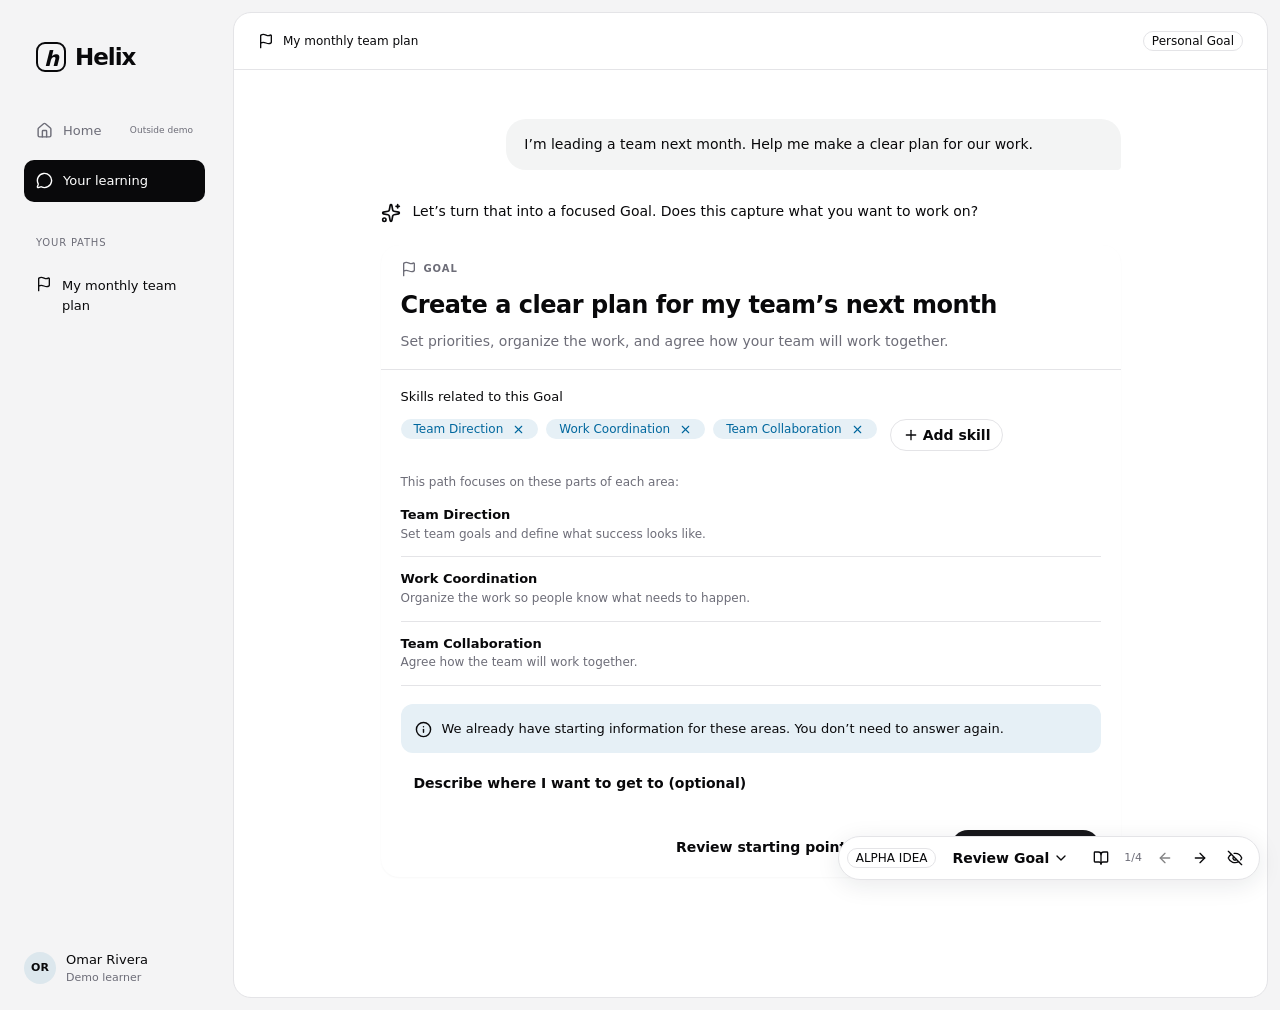
==== commit 6d650722: "Anchor Goals in horizon strategy and rebuild demo navigation" ====
--- a/companion.html
+++ b/companion.html
@@ -1,2 +1,2 @@
 <!doctype html>
-<html lang="en"><head><meta charset="utf-8"><meta name="viewport" content="width=device-width,initial-scale=1"><title>Goals in Helix — companion experience</title><meta name="description" content="A fixture-backed Helix companion: current Goal review and an Alpha reflection idea."><link rel="stylesheet" href="./companion.css"></head><body><div id="root"></div><noscript>This interactive companion needs JavaScript. <a href="./index.html">Read the Goal artifact</a>.</noscript><script defer src="./companion.js"></script></body></html>
+<html lang="en"><head><meta charset="utf-8"><meta name="viewport" content="width=device-width,initial-scale=1"><title>Goals in Helix — interactive prototype</title><meta name="description" content="A clickable Helix Goal journey: current widgets and proposed Alpha improvements. Switch screens with the bottom-right demo controls."><link rel="stylesheet" href="./companion.css"></head><body><div id="root"></div><noscript>This interactive prototype needs JavaScript. <a href="./index.html">Read the Goal artifact</a>.</noscript><script defer src="./companion.js"></script></body></html>
